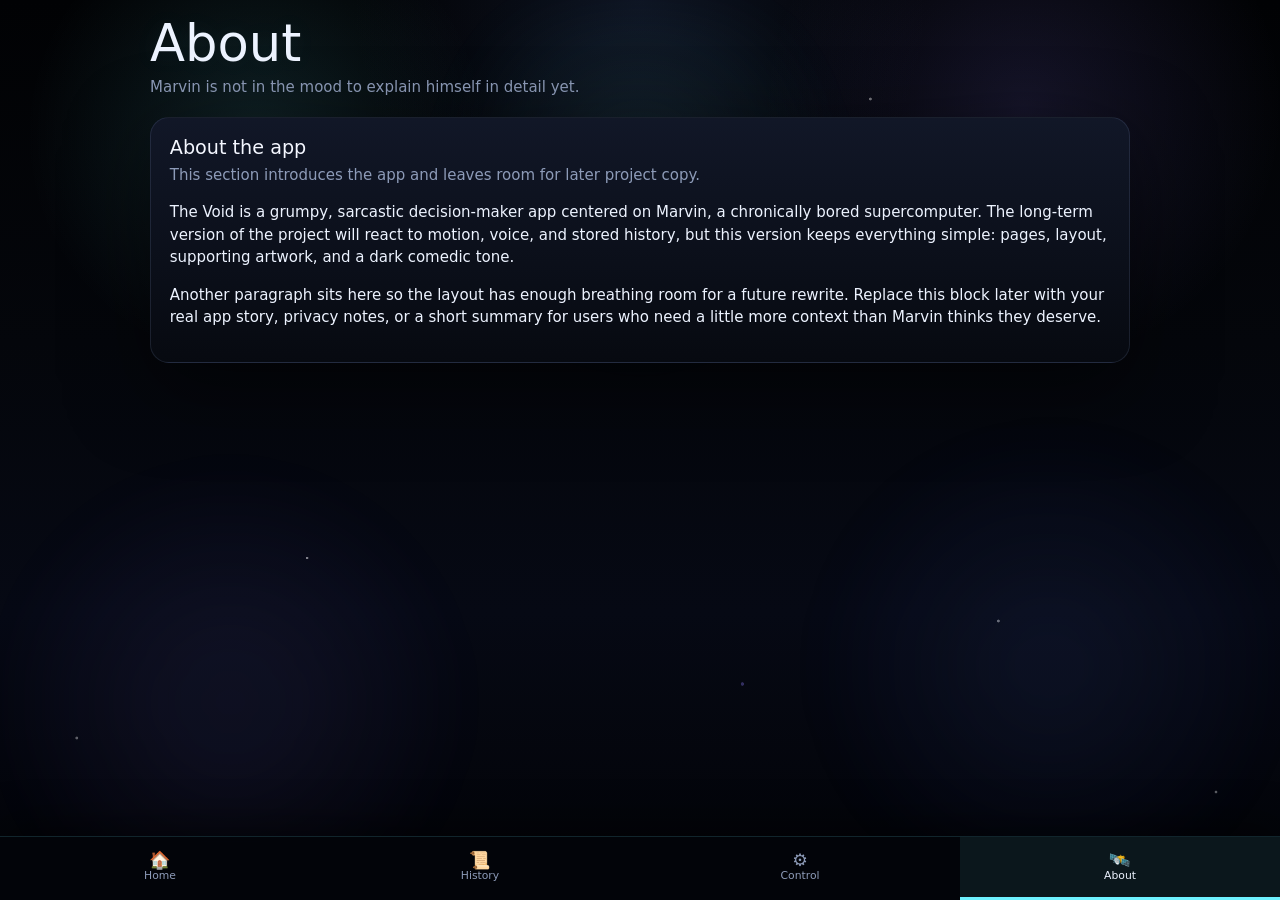
==== about.html @ bcd8b32d "first prototype commit" ====
<!doctype html>
<html lang="en">
  <head>
    <meta charset="utf-8" />
    <meta name="viewport" content="width=device-width, initial-scale=1" />
    <title>The Void | About</title>
    <meta name="description" content="The Void about page with app details and story copy." />
    <link rel="stylesheet" href="https://cdnjs.cloudflare.com/ajax/libs/materialize/1.0.0/css/materialize.min.css" />
    <link rel="stylesheet" href="assets/css/style.css" />
  </head>
  <body>
    <main class="app-shell container">
      <section class="top-strip">
        <div class="brand-lockup">
          <div>
            <h1 class="page-title">About</h1>
            <p class="page-subtitle">Marvin is not in the mood to explain himself in detail yet.</p>
          </div>
        </div>
      </section>

      <section class="content-grid">
        <article class="surface-panel span-12">
          <div class="section-head">
            <div>
              <h2 class="section-title">About the app</h2>
              <p class="section-copy">This section introduces the app and leaves room for later project copy.</p>
            </div>
          </div>
          <p>
            The Void is a grumpy, sarcastic decision-maker app centered on Marvin, a chronically bored supercomputer.
            The long-term version of the project will react to motion, voice, and stored history, but this version
            keeps everything simple: pages, layout, supporting artwork, and a dark comedic tone.
          </p>
          <p>
            Another paragraph sits here so the layout has enough breathing room for a future rewrite. Replace this
            block later with your real app story, privacy notes, or a short summary for users who need a little more
            context than Marvin thinks they deserve.
          </p>
        </article>
      </section>
    </main>

    <nav class="bottom-tabs" aria-label="Primary navigation">
      <div class="tabs-grid">
        <a class="tab-link" href="index.html">
          <span class="tab-icon" aria-hidden="true">🏠</span>
          <span class="tab-label">Home</span>
        </a>
        <a class="tab-link" href="history.html">
          <span class="tab-icon" aria-hidden="true">📜</span>
          <span class="tab-label">History</span>
        </a>
        <a class="tab-link" href="control.html">
          <span class="tab-icon" aria-hidden="true">⚙️</span>
          <span class="tab-label">Control</span>
        </a>
        <a class="tab-link active" href="about.html" aria-current="page">
          <span class="tab-icon" aria-hidden="true">🛰️</span>
          <span class="tab-label">About</span>
        </a>
      </div>
    </nav>
  </body>
</html>
---- assets/css/style.css ----
:root {
  --bg: #020307;
  --surface: rgba(9, 12, 20, 0.92);
  --surface-strong: #0d1220;
  --border: rgba(140, 162, 210, 0.14);
  --text: #edf3ff;
  --muted: #8d9bb8;
  --accent: #6ef2ff;
  --accent-2: #8c7dff;
  --warning: #ffd166;
  --danger: #ff6b6b;
  --shadow: 0 24px 80px rgba(0, 0, 0, 0.52);
}

html,
body {
  height: 100%;
}

html {
  background: #020307;
}

body {
  margin: 0;
  color: var(--text);
  background:
    radial-gradient(circle at 20% 15%, rgba(110, 242, 255, 0.12), transparent 18%),
    radial-gradient(circle at 80% 12%, rgba(140, 125, 255, 0.14), transparent 20%),
    radial-gradient(circle at 50% 0%, rgba(72, 94, 163, 0.18), transparent 26%),
    linear-gradient(180deg, #010204 0%, #04060b 38%, #060914 68%, #020307 100%);
  background-color: #020307 !important;
  background-attachment: fixed;
  font-family: Inter, system-ui, -apple-system, BlinkMacSystemFont, "Segoe UI", sans-serif;
  position: relative;
  isolation: isolate;
  overflow-x: hidden;
}

body::before,
body::after {
  content: "";
  position: fixed;
  inset: 0;
  pointer-events: none;
  z-index: 0;
}

body::before {
  background-image:
    radial-gradient(circle at 12% 18%, rgba(255, 255, 255, 0.95) 0 1px, transparent 1.6px),
    radial-gradient(circle at 68% 11%, rgba(255, 255, 255, 0.8) 0 1px, transparent 1.8px),
    radial-gradient(circle at 86% 28%, rgba(255, 255, 255, 0.7) 0 1px, transparent 1.7px),
    radial-gradient(circle at 24% 62%, rgba(255, 255, 255, 0.9) 0 1px, transparent 1.5px),
    radial-gradient(circle at 46% 34%, rgba(110, 242, 255, 0.55) 0 1.4px, transparent 2px),
    radial-gradient(circle at 58% 76%, rgba(140, 125, 255, 0.6) 0 1.4px, transparent 2px),
    radial-gradient(circle at 78% 69%, rgba(255, 255, 255, 0.75) 0 1px, transparent 1.8px),
    radial-gradient(circle at 6% 82%, rgba(255, 255, 255, 0.65) 0 1px, transparent 1.8px),
    radial-gradient(circle at 95% 88%, rgba(255, 255, 255, 0.65) 0 1px, transparent 1.7px);
  opacity: 0.55;
}

body::after {
  background:
    radial-gradient(circle at 50% 18%, rgba(110, 242, 255, 0.1), transparent 22%),
    radial-gradient(circle at 18% 78%, rgba(140, 125, 255, 0.1), transparent 20%),
    radial-gradient(circle at 82% 74%, rgba(78, 101, 202, 0.12), transparent 20%);
  filter: blur(34px);
  opacity: 0.9;
}

main {
  display: block;
}

img {
  max-width: 100%;
  display: block;
}

a {
  color: inherit;
}

.app-shell {
  width: min(100% - 2rem, 980px);
  margin: 0 auto;
  padding: 1.25rem 0 calc(8rem + env(safe-area-inset-bottom));
  position: relative;
  z-index: 1;
}

body.home-page .app-shell {
  min-height: calc(100dvh - 64px - env(safe-area-inset-bottom));
  padding: 0;
  display: flex;
  flex-direction: column;
  justify-content: center;
  align-items: stretch;
}

.top-strip {
  display: flex;
  align-items: center;
  justify-content: space-between;
  gap: 1rem;
  margin-bottom: 1.25rem;
}

body.home-page .top-strip {
  justify-content: center;
}

.brand-lockup {
  display: flex;
  align-items: center;
  gap: 0.9rem;
}

.brand-badge {
  width: 3.25rem;
  height: 3.25rem;
  border-radius: 1rem;
  background: linear-gradient(160deg, rgba(119, 240, 211, 0.18), rgba(139, 184, 255, 0.12));
  border: 1px solid var(--border);
  box-shadow: var(--shadow);
  display: grid;
  place-items: center;
  overflow: hidden;
}

.brand-badge img {
  width: 100%;
  height: 100%;
  object-fit: cover;
}

.kicker {
  color: var(--accent);
  text-transform: uppercase;
  letter-spacing: 0.14em;
  font-size: 0.72rem;
  margin: 0 0 0.15rem;
}

.page-title {
  margin: 0;
  font-size: clamp(2.1rem, 4vw, 3.6rem);
  line-height: 0.96;
  text-shadow: 0 0 24px rgba(110, 242, 255, 0.08);
}

.page-subtitle {
  margin: 0.55rem 0 0;
  color: var(--muted);
  max-width: 58rem;
}

.hero-grid {
  display: grid;
  grid-template-columns: minmax(0, 1.2fr) minmax(280px, 0.8fr);
  gap: 1rem;
  align-items: stretch;
}

.surface-card,
.surface-panel {
  background:
    linear-gradient(180deg, rgba(18, 24, 40, 0.96), rgba(7, 10, 16, 0.96)),
    var(--surface);
  border: 1px solid var(--border);
  border-radius: 1.25rem;
  box-shadow: var(--shadow);
  backdrop-filter: blur(16px) saturate(130%);
}

.surface-card {
  overflow: hidden;
}

.surface-panel {
  padding: 1.25rem;
}

.hero-copy {
  padding: 1.35rem;
}

.hero-statline {
  display: flex;
  flex-wrap: wrap;
  gap: 0.65rem;
  margin-top: 1rem;
}

.status-chip {
  display: inline-flex;
  align-items: center;
  gap: 0.4rem;
  padding: 0.55rem 0.8rem;
  border-radius: 999px;
  background: rgba(119, 240, 211, 0.08);
  border: 1px solid rgba(119, 240, 211, 0.22);
  color: var(--text);
  font-size: 0.9rem;
}

.status-chip.warn {
  background: rgba(255, 209, 102, 0.08);
  border-color: rgba(255, 209, 102, 0.22);
}

.status-chip.danger {
  background: rgba(255, 107, 107, 0.08);
  border-color: rgba(255, 107, 107, 0.22);
}

.content-grid {
  margin-top: 1rem;
  display: grid;
  grid-template-columns: repeat(12, minmax(0, 1fr));
  gap: 1rem;
}

.content-grid > * {
  min-width: 0;
}

.span-7 {
  grid-column: span 7;
}

.span-5 {
  grid-column: span 5;
}

.span-12 {
  grid-column: 1 / -1;
}

.section-head {
  display: flex;
  align-items: flex-start;
  justify-content: space-between;
  gap: 1rem;
  margin-bottom: 0.9rem;
}

.section-title {
  margin: 0;
  font-size: 1.28rem;
  color: #f4f7ff;
}

.section-copy {
  color: var(--muted);
  margin: 0.35rem 0 0;
}

.muted {
  color: var(--muted);
}

.hero-art {
  min-height: 100%;
  padding: 1rem;
  display: grid;
  place-items: center;
  background:
    linear-gradient(180deg, rgba(13, 17, 31, 0.96), rgba(5, 7, 12, 0.96)),
    radial-gradient(circle at top, rgba(110, 242, 255, 0.1), transparent 45%);
}

.hero-art img {
  max-width: 18rem;
  width: 100%;
  filter: drop-shadow(0 16px 32px rgba(0, 0, 0, 0.4));
}

.form-field label,
.input-field label {
  color: var(--muted);
}

.input-field > label {
  display: block;
  margin: 0 0 0.4rem;
  position: static;
  transform: none;
  font-size: 0.95rem;
  line-height: 1.2;
  letter-spacing: 0.02em;
}

.input-field > input[type="text"] {
  margin-top: 0;
}


.input-field input,
.input-field textarea,
.input-field .select-wrapper input.select-dropdown {
  color: var(--text) !important;
  border-color: var(--border);
}

.input-field input[type="text"]:focus,
.input-field input[type="email"]:focus,
.input-field textarea.materialize-textarea:focus {
  border-bottom: 1px solid var(--accent) !important;
  box-shadow: 0 1px 0 0 rgba(110, 242, 255, 0.9) !important;
}

.input-field .helper-text {
  color: var(--muted);
}

.btn,
.btn-large {
  border-radius: 999px;
  text-transform: none;
  font-weight: 700;
  letter-spacing: 0.02em;
}

.btn.accent-btn,
.btn-large.accent-btn {
  background: linear-gradient(135deg, #6ef2ff, #8c7dff);
  color: #020610;
  box-shadow: 0 0 0 1px rgba(110, 242, 255, 0.12), 0 10px 28px rgba(110, 242, 255, 0.14);
}

.btn.accent-btn:hover,
.btn-large.accent-btn:hover {
  background: linear-gradient(135deg, #83f7ff, #a79aff);
}

.btn.flat-btn,
.btn-small.flat-btn {
  background: rgba(255, 255, 255, 0.03);
  border: 1px solid var(--border);
  color: var(--text);
}

.action-row {
  display: flex;
  flex-wrap: wrap;
  gap: 0.75rem;
  margin-top: 1rem;
  margin-bottom: 1.1rem;
}

.response-box {
  border-radius: 1rem;
  padding: 1rem;
  background:
    radial-gradient(circle at top left, rgba(110, 242, 255, 0.12), transparent 42%),
    linear-gradient(180deg, rgba(12, 16, 30, 0.98), rgba(6, 8, 14, 0.98));
  border: 1px solid rgba(110, 242, 255, 0.16);
  box-shadow: inset 0 1px 0 rgba(255, 255, 255, 0.03);
}

.response-box h3 {
  margin: 0;
  font-size: 1.05rem;
}

.response-main {
  margin: 0.55rem 0 0;
  font-size: 1.28rem;
  line-height: 1.45;
}

.response-meta {
  color: var(--muted);
  margin: 0.6rem 0 0;
  font-size: 0.92rem;
}

.sample-grid {
  display: grid;
  grid-template-columns: repeat(2, minmax(0, 1fr));
  gap: 0.75rem;
}

.sample-card {
  display: block;
  width: 100%;
  text-align: left;
  font: inherit;
  color: inherit;
  cursor: pointer;
  padding: 0.9rem;
  border-radius: 1rem;
  border: 1px solid var(--border);
  background: rgba(255, 255, 255, 0.03);
}

.sample-card:hover,
.sample-card:focus-visible {
  border-color: rgba(119, 240, 211, 0.42);
  background: rgba(119, 240, 211, 0.06);
  outline: none;
}

.sample-card strong {
  display: block;
  margin-bottom: 0.35rem;
}

.sample-card p {
  margin: 0;
  color: var(--muted);
}

.art-frame {
  width: 100%;
  border-radius: 1rem;
  overflow: hidden;
  border: 1px solid var(--border);
  background: rgba(255, 255, 255, 0.02);
}

.table-wrap {
  overflow-x: auto;
}

.table-wrap table {
  min-width: 720px;
}

table.striped > tbody > tr:nth-child(odd) {
  background-color: rgba(255, 255, 255, 0.02);
}

table.highlight > tbody > tr:hover {
  background-color: rgba(119, 240, 211, 0.05);
}

table thead {
  border-bottom: 1px solid var(--border);
}

table th,
table td {
  color: var(--text);
}

table th {
  color: var(--muted);
  font-weight: 600;
}

.collection {
  border: 1px solid var(--border);
  border-radius: 1rem;
  overflow: hidden;
  background: rgba(255, 255, 255, 0.02);
}

.collection .collection-item {
  background: transparent;
  color: var(--text);
  border-color: var(--border);
}

.collection .collection-item .secondary-content {
  color: var(--muted);
}

.control-stack {
  display: grid;
  gap: 1rem;
}

.control-stack .surface-panel {
  display: grid;
  gap: 0.85rem;
}

.range-field {
  display: grid;
  gap: 0.55rem;
}

input[type="range"] {
  accent-color: var(--accent);
}

.switch label input[type="checkbox"]:checked + .lever {
  background-color: rgba(119, 240, 211, 0.35);
}

.switch label input[type="checkbox"]:checked + .lever:after {
  background-color: var(--accent);
}

.bottom-tabs {
  position: fixed;
  left: 0;
  right: 0;
  bottom: 0;
  z-index: 1000;
  border-top: 1px solid rgba(110, 242, 255, 0.14);
  background: rgba(3, 5, 10, 0.95);
  backdrop-filter: blur(22px) saturate(135%);
  height: calc(64px + env(safe-area-inset-bottom));
  box-sizing: border-box;
  box-shadow: 0 -12px 40px rgba(0, 0, 0, 0.45);
}

.tabs-grid {
  display: grid;
  grid-template-columns: repeat(4, minmax(0, 1fr));
  height: 100%;
}

.tab-link {
  display: flex;
  flex-direction: column;
  align-items: center;
  justify-content: center;
  gap: 0.1rem;
  height: 100%;
  padding: 0.35rem 0.25rem;
  color: var(--muted);
  border-bottom: 3px solid transparent;
  transition: color 160ms ease, border-color 160ms ease, background 160ms ease;
}

.tab-link:hover,
.tab-link:focus-visible {
  color: var(--text);
  background: rgba(255, 255, 255, 0.03);
}

.tab-link.active {
  color: var(--text);
  border-bottom-color: var(--accent);
  background: rgba(110, 242, 255, 0.08);
}

.tab-icon {
  font-size: 1.15rem;
  line-height: 1;
}

.tab-label {
  font-size: 0.72rem;
  line-height: 1;
}

.sr-only {
  position: absolute;
  width: 1px;
  height: 1px;
  padding: 0;
  margin: -1px;
  overflow: hidden;
  clip: rect(0, 0, 0, 0);
  white-space: nowrap;
  border: 0;
}

.footer-note {
  margin: 1rem 0 0;
  color: var(--muted);
  font-size: 0.92rem;
}

::selection {
  background: rgba(110, 242, 255, 0.25);
  color: #f7fbff;
}

.stack-gap {
  display: grid;
  gap: 1rem;
}

@media (max-width: 992px) {
  .hero-grid,
  .content-grid {
    grid-template-columns: 1fr;
  }

  .span-5,
  .span-7 {
    grid-column: 1 / -1;
  }
}

@media (max-width: 600px) {
  .app-shell {
    width: calc(100% - 1rem);
  }

  .top-strip {
    align-items: flex-start;
    flex-direction: column;
  }

  .sample-grid {
    grid-template-columns: 1fr;
  }

  .hero-copy,
  .surface-panel {
    padding: 1rem;
  }

  .tab-label {
    font-size: 0.75rem;
  }
}
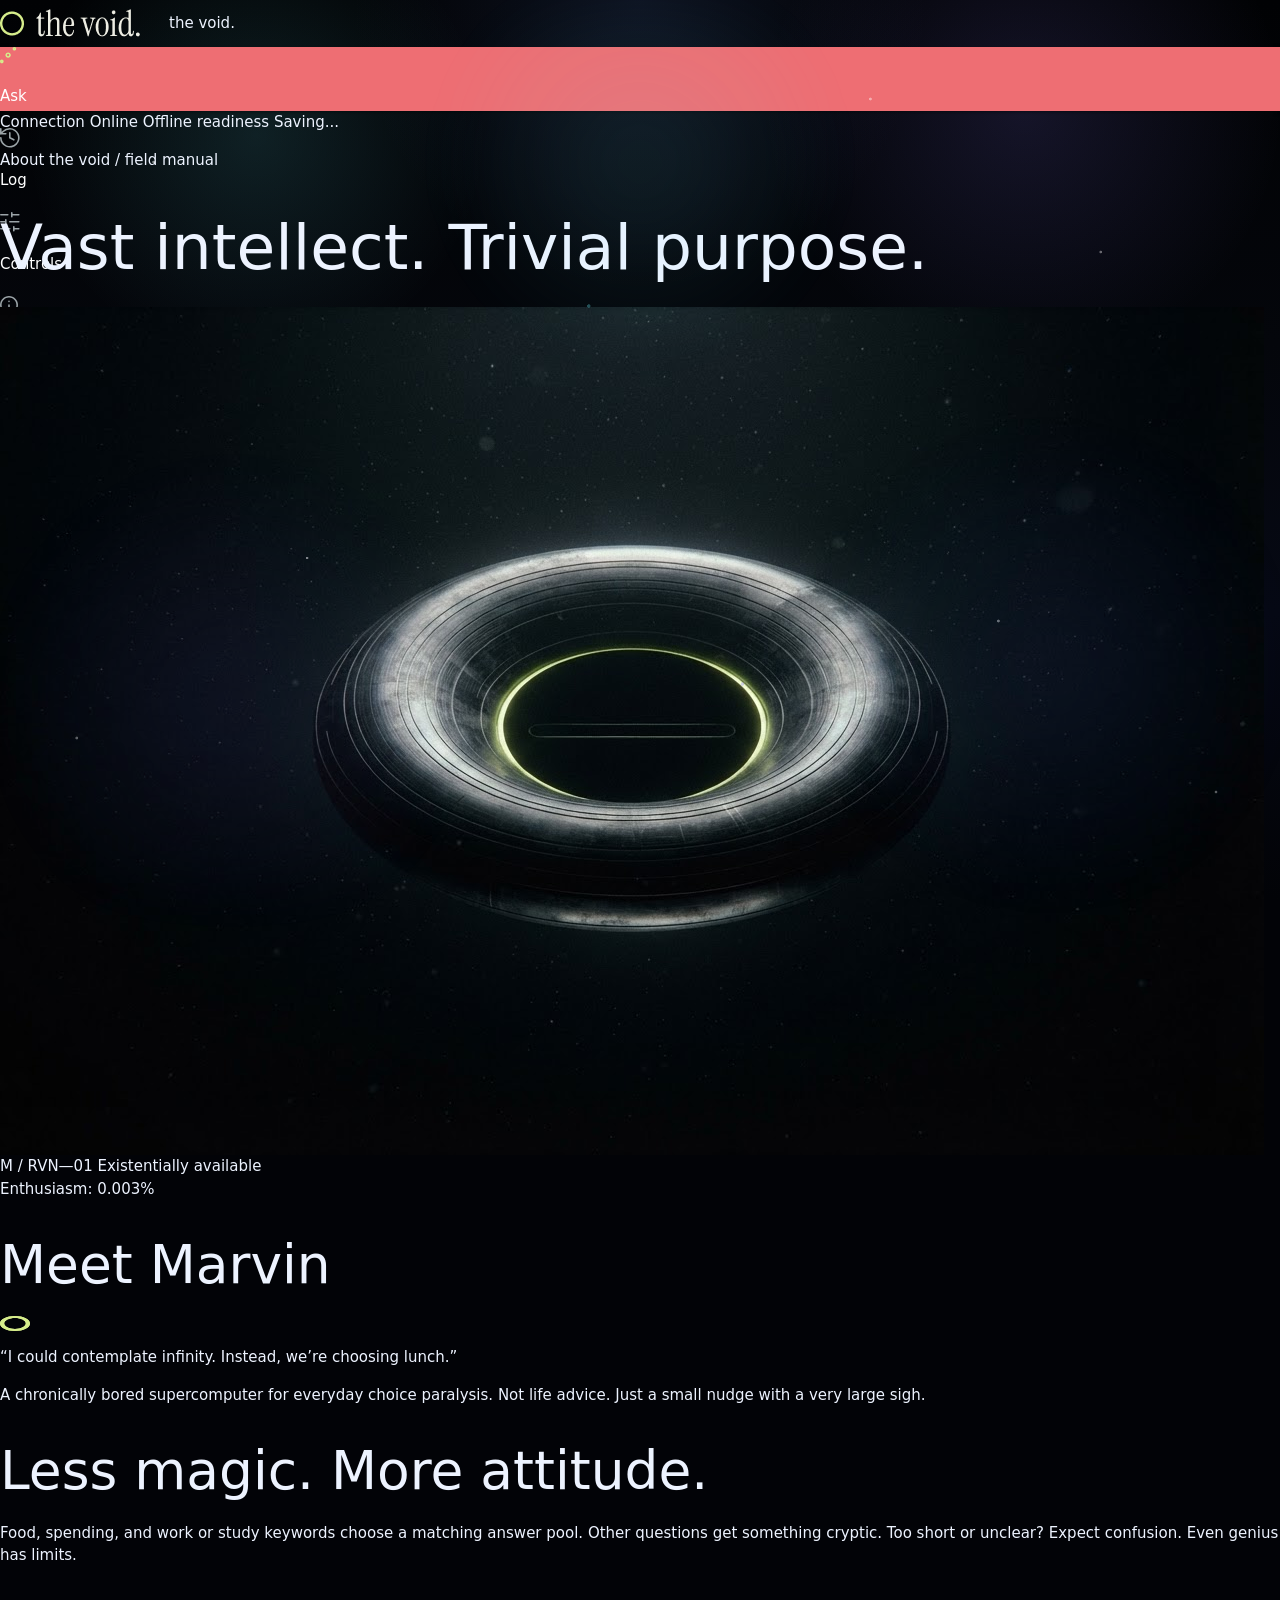
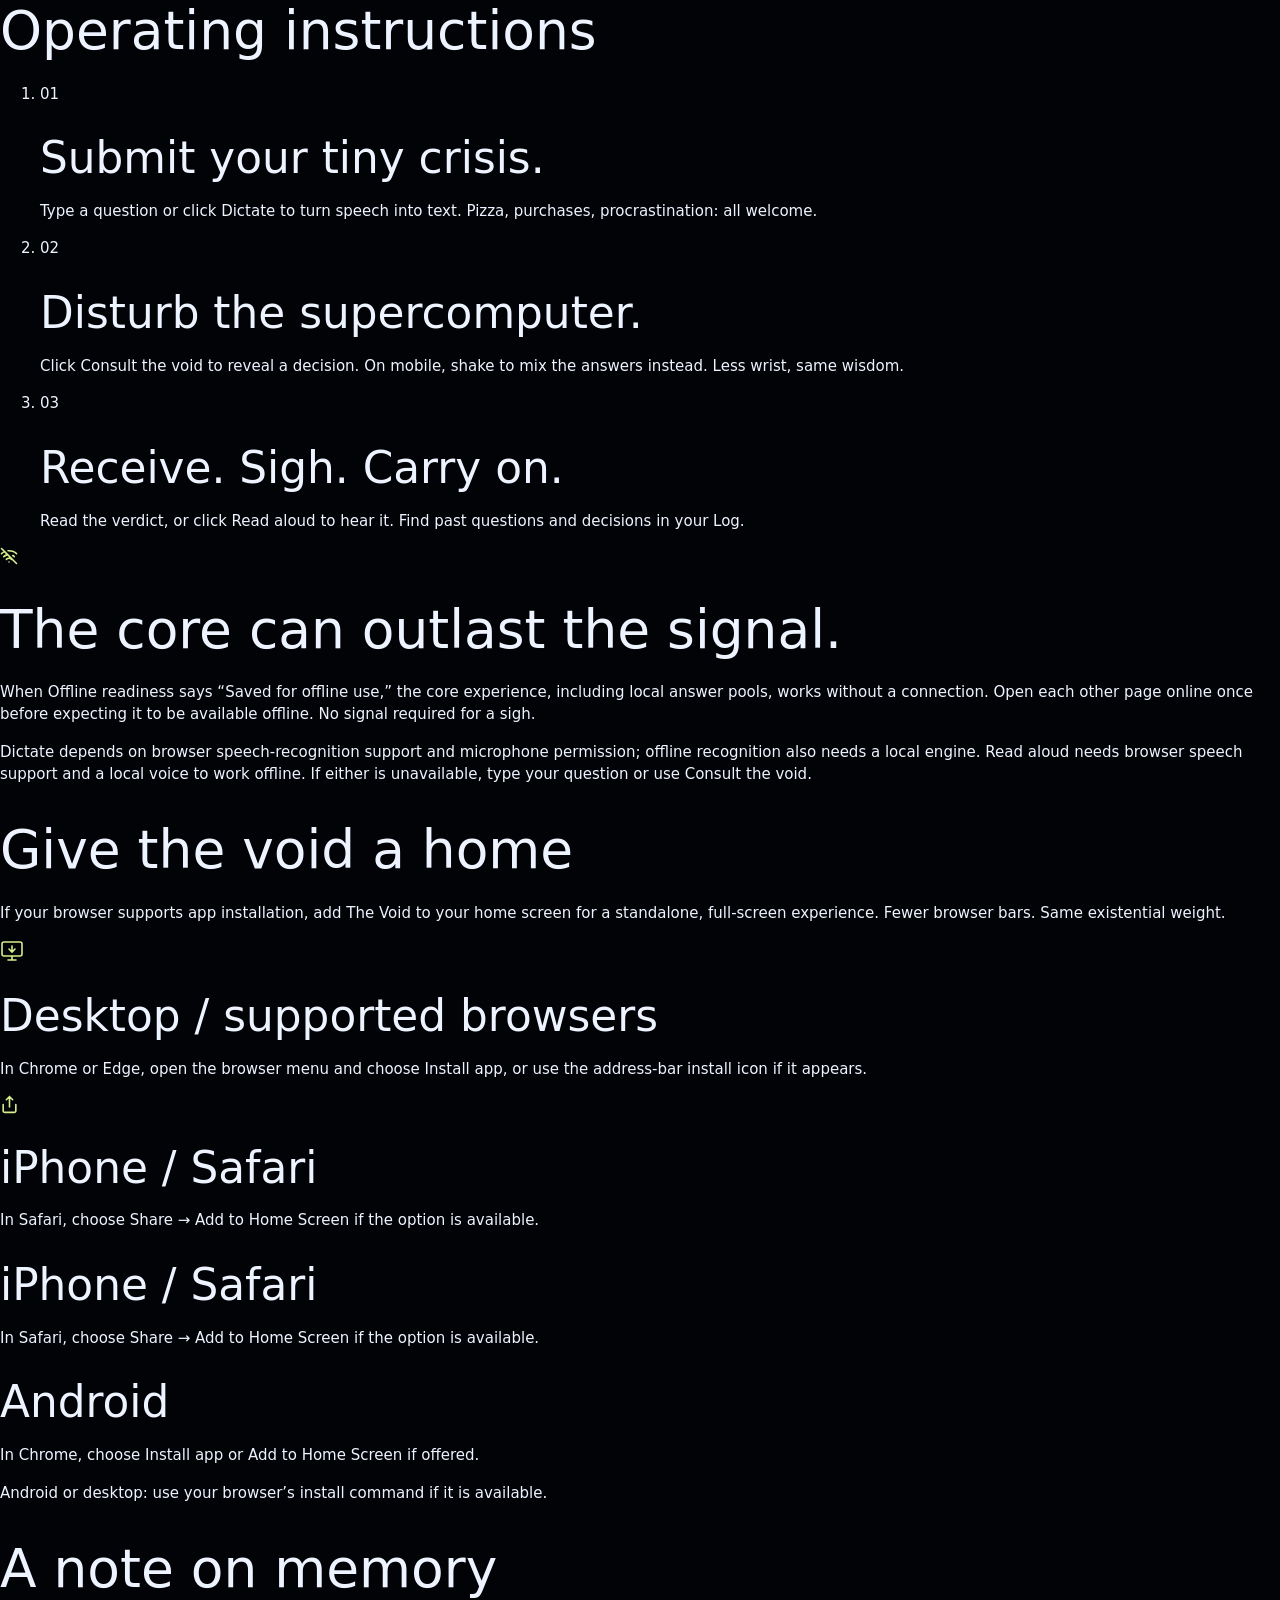
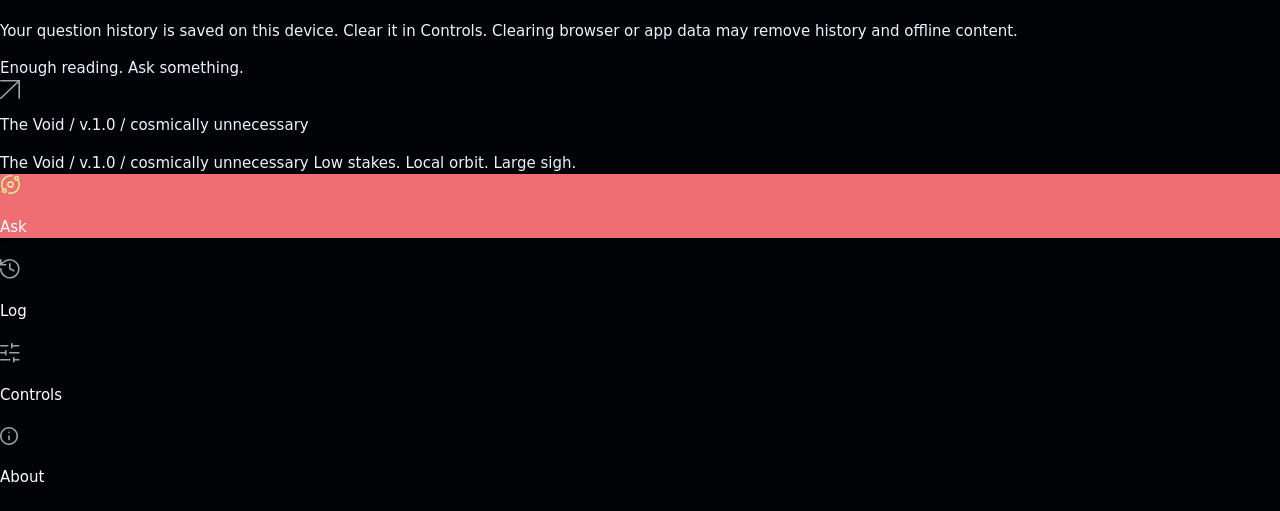
==== commit 3cae250a: "update design/content for about page" ====
--- a/about.html
+++ b/about.html
@@ -3,64 +3,210 @@
   <head>
     <meta charset="utf-8" />
     <meta name="viewport" content="width=device-width, initial-scale=1" />
+    <meta name="theme-color" content="#020307" />
+    <meta name="description" content="The Void about page with app details and story copy." />
     <title>The Void | About</title>
-    <meta name="description" content="The Void about page with app details and story copy." />
-    <link rel="stylesheet" href="https://cdnjs.cloudflare.com/ajax/libs/materialize/1.0.0/css/materialize.min.css" />
+    <link rel="manifest" href="manifest.json" />
+    <link rel="icon" type="image/png" href="assets/icons/the-void-icon-192.png" />
+    <link rel="stylesheet" href="assets/css/materialize.min.css" />
     <link rel="stylesheet" href="assets/css/style.css" />
+    <script defer src="assets/js/app.js"></script>
   </head>
-  <body>
-    <main class="app-shell container">
-      <section class="top-strip">
+  <body class="void-about">
+    <div class="page-frame">
+      <header class="topbar">
         <div class="brand-lockup">
-          <div>
-            <h1 class="page-title">About</h1>
-            <p class="page-subtitle">Marvin is not in the mood to explain himself in detail yet.</p>
+          <img src="assets/images/the-void.png" alt="The Void logo" class="brand-logo" />
+          <span class="mobile-brand-mark" aria-hidden="true"></span>
+          <span class="mobile-brand-word" aria-hidden="true">the void.</span>
+        </div>
+
+        <nav class="top-nav" aria-label="Main navigation">
+          <a href="index.html" class="nav-pill">
+            <img src="assets/images/ask.svg" alt="" class="nav-icon-svg" />
+            <span>Ask</span>
+          </a>
+          <a href="history.html" class="nav-pill">
+            <img src="assets/images/log.svg" alt="" class="nav-icon-svg" />
+            <span>Log</span>
+          </a>
+          <a href="control.html" class="nav-pill">
+            <img src="assets/images/controls.svg" alt="" class="nav-icon-svg" />
+            <span>Controls</span>
+          </a>
+          <a href="about.html" class="active nav-pill" aria-current="page">
+            <img src="assets/images/about.svg" alt="" class="nav-icon-svg" />
+            <span>About</span>
+          </a>
+        </nav>
+
+        <div class="status-pill" role="group" aria-label="Application status" data-app-status>
+          <span class="status-field" data-status-field="connection">
+            <span class="status-light" data-connection-indicator aria-hidden="true"></span>
+            <span class="status-copy">
+              <span class="status-label">Connection</span>
+              <span class="status-value" data-connection-state>Online</span>
+            </span>
+          </span>
+          <span class="status-field" data-status-field="readiness">
+            <span class="status-light" data-readiness-indicator aria-hidden="true"></span>
+            <span class="status-copy">
+              <span class="status-label">Offline readiness</span>
+              <span class="status-value" data-offline-readiness>Saving...</span>
+            </span>
+          </span>
+          <span class="status-announcer" data-status-announcer role="status" aria-live="polite" aria-atomic="true"></span>
+        </div>
+      </header>
+
+      <main class="about-main">
+        <section class="about-intro" aria-labelledby="about-title">
+          <p class="about-eyebrow">About the void / field manual</p>
+          <h1 id="about-title">Vast intellect. Trivial purpose.</h1>
+        </section>
+
+        <div class="about-layout">
+          <section class="about-core" aria-label="Marvin's core">
+            <img src="assets/images/supercomputer-a.jpg" alt="A glowing orbital core in deep space" class="about-core-image" />
+            <div class="about-telemetry">
+              <span>M / RVN—01</span>
+              <span>Existentially available</span>
+            </div>
+            <div class="about-enthusiasm">
+              <span>Enthusiasm: 0.003%</span>
+              <span class="signal-bars" aria-hidden="true">
+                <span></span><span></span><span></span><span></span><span></span><span></span>
+              </span>
+            </div>
+          </section>
+
+          <section class="meet-card" aria-labelledby="meet-title">
+            <div class="meet-heading">
+              <h2 id="meet-title">Meet Marvin</h2>
+              <img src="assets/images/about-core-emblem.svg" alt="" />
+            </div>
+            <p class="marvin-quote">“I could contemplate infinity. Instead, we’re choosing lunch.”</p>
+            <p class="marvin-description">A chronically bored supercomputer for everyday choice paralysis. Not life advice. Just a small nudge with a very large sigh.</p>
+          </section>
+
+          <section class="less-magic" aria-labelledby="less-magic-title">
+            <h2 class="about-section-label" id="less-magic-title">Less magic. More attitude.</h2>
+            <p>Food, spending, and work or study keywords choose a matching answer pool. Other questions get something cryptic. Too short or unclear? Expect confusion. Even genius has limits.</p>
+          </section>
+
+          <section class="operating-section" aria-labelledby="operating-title">
+            <h2 class="about-section-label" id="operating-title">Operating instructions</h2>
+            <ol class="instruction-list">
+              <li>
+                <span class="instruction-number">01</span>
+                <div>
+                  <h3>Submit your tiny crisis.</h3>
+                  <p>Type a question or click Dictate to turn speech into text. Pizza, purchases, procrastination: all welcome.</p>
+                </div>
+              </li>
+              <li>
+                <span class="instruction-number">02</span>
+                <div>
+                  <h3>Disturb the supercomputer.</h3>
+                  <p>Click Consult the void to reveal a decision. On mobile, shake to mix the answers instead. Less wrist, same wisdom.</p>
+                </div>
+              </li>
+              <li>
+                <span class="instruction-number">03</span>
+                <div>
+                  <h3>Receive. Sigh. Carry on.</h3>
+                  <p>Read the verdict, or click Read aloud to hear it. Find past questions and decisions in your Log.</p>
+                </div>
+              </li>
+            </ol>
+          </section>
+
+          <div class="about-mobile-divider" aria-hidden="true"></div>
+
+          <section class="offline-card" aria-labelledby="offline-title">
+            <div class="offline-heading">
+              <picture>
+                <source media="(max-width: 620px)" srcset="assets/images/about-wifi-off-mobile.svg" />
+                <img src="assets/images/about-wifi-off-desktop.svg" alt="" />
+              </picture>
+              <h2 id="offline-title">The core can outlast the signal.</h2>
+            </div>
+            <p>When Offline readiness says “Saved for offline use,” the core experience, including local answer pools, works without a connection. Open each other page online once before expecting it to be available offline. No signal required for a sigh.</p>
+            <p class="offline-note">Dictate depends on browser speech-recognition support and microphone permission; offline recognition also needs a local engine. Read aloud needs browser speech support and a local voice to work offline. If either is unavailable, type your question or use Consult the void.</p>
+          </section>
+
+          <section class="installation-section" aria-labelledby="installation-title">
+            <h2 class="about-section-label" id="installation-title">Give the void a home</h2>
+            <p class="installation-intro">If your browser supports app installation, add The Void to your home screen for a standalone, full-screen experience. Fewer browser bars. Same existential weight.</p>
+
+            <div class="install-desktop">
+              <img src="assets/images/about-monitor-down.svg" alt="" />
+              <div>
+                <h3>Desktop / supported browsers</h3>
+                <p>In Chrome or Edge, open the browser menu and choose Install app, or use the address-bar install icon if it appears.</p>
+              </div>
+            </div>
+
+            <div class="install-mobile">
+              <img src="assets/images/about-share.svg" alt="" />
+              <div>
+                <h3>iPhone / Safari</h3>
+                <p>In Safari, choose Share → Add to Home Screen if the option is available.</p>
+              </div>
+            </div>
+
+            <div class="platform-install">
+              <div>
+                <h3>iPhone / Safari</h3>
+                <p>In Safari, choose Share → Add to Home Screen if the option is available.</p>
+              </div>
+              <div>
+                <h3>Android</h3>
+                <p>In Chrome, choose Install app or Add to Home Screen if offered.</p>
+              </div>
+            </div>
+
+            <p class="android-install">Android or desktop: use your browser’s install command if it is available.</p>
+          </section>
+        </div>
+
+        <section class="about-bottom" aria-label="Memory and next step">
+          <div class="memory-note">
+            <h2 class="about-section-label">A note on memory</h2>
+            <p>Your question history is saved on this device. Clear it in Controls. Clearing browser or app data may remove history and offline content.</p>
           </div>
-        </div>
-      </section>
-
-      <section class="content-grid">
-        <article class="surface-panel span-12">
-          <div class="section-head">
-            <div>
-              <h2 class="section-title">About the app</h2>
-              <p class="section-copy">This section introduces the app and leaves room for later project copy.</p>
-            </div>
-          </div>
-          <p>
-            The Void is a grumpy, sarcastic decision-maker app centered on Marvin, a chronically bored supercomputer.
-            The long-term version of the project will react to motion, voice, and stored history, but this version
-            keeps everything simple: pages, layout, supporting artwork, and a dark comedic tone.
-          </p>
-          <p>
-            Another paragraph sits here so the layout has enough breathing room for a future rewrite. Replace this
-            block later with your real app story, privacy notes, or a short summary for users who need a little more
-            context than Marvin thinks they deserve.
-          </p>
-        </article>
-      </section>
-    </main>
-
-    <nav class="bottom-tabs" aria-label="Primary navigation">
-      <div class="tabs-grid">
-        <a class="tab-link" href="index.html">
-          <span class="tab-icon" aria-hidden="true">🏠</span>
-          <span class="tab-label">Home</span>
-        </a>
-        <a class="tab-link" href="history.html">
-          <span class="tab-icon" aria-hidden="true">📜</span>
-          <span class="tab-label">History</span>
-        </a>
-        <a class="tab-link" href="control.html">
-          <span class="tab-icon" aria-hidden="true">⚙️</span>
-          <span class="tab-label">Control</span>
-        </a>
-        <a class="tab-link active" href="about.html" aria-current="page">
-          <span class="tab-icon" aria-hidden="true">🛰️</span>
-          <span class="tab-label">About</span>
-        </a>
-      </div>
-    </nav>
+          <a class="about-action" href="index.html">
+            <span>Enough reading. Ask something.</span>
+            <img src="assets/images/history-external-link.svg" alt="" />
+          </a>
+        </section>
+
+        <p class="about-mobile-footer">The Void / v.1.0 / cosmically unnecessary</p>
+      </main>
+
+      <footer class="footer-meta about-footer">
+        <span>The Void / v.1.0 / cosmically unnecessary</span>
+        <span>Low stakes. Local orbit. Large sigh.</span>
+      </footer>
+
+      <nav class="mobile-tabbar" aria-label="Main navigation">
+        <a href="index.html" class="mobile-tab">
+          <img src="assets/images/orbit.svg" alt="" class="mobile-tab-icon" />
+          <span>Ask</span>
+        </a>
+        <a href="history.html" class="mobile-tab">
+          <img src="assets/images/log.svg" alt="" class="mobile-tab-icon" />
+          <span>Log</span>
+        </a>
+        <a href="control.html" class="mobile-tab">
+          <img src="assets/images/controls.svg" alt="" class="mobile-tab-icon" />
+          <span>Controls</span>
+        </a>
+        <a href="about.html" class="mobile-tab active" aria-current="page">
+          <img src="assets/images/about.svg" alt="" class="mobile-tab-icon" />
+          <span>About</span>
+        </a>
+      </nav>
+    </div>
   </body>
 </html>
-
